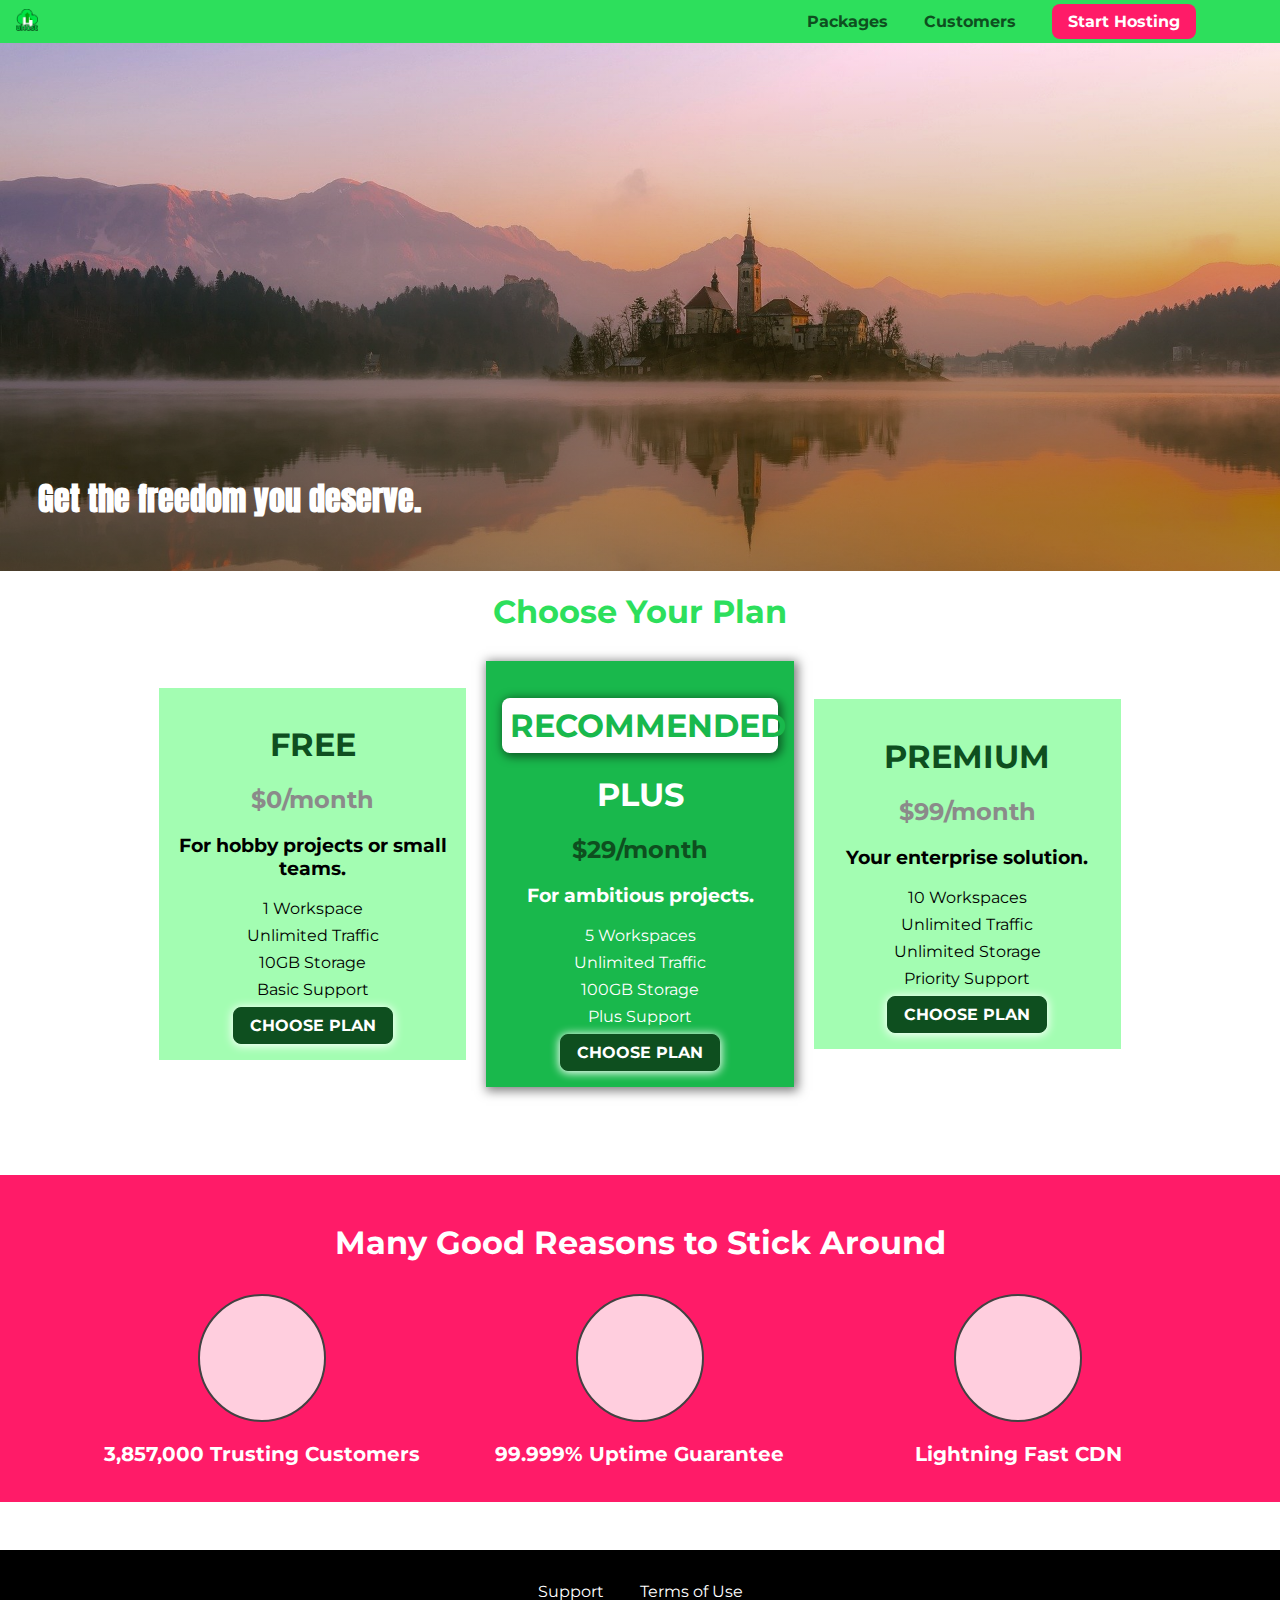
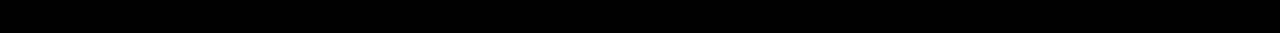
==== index.html @ 55f20044 "customer page added, linear gradient in homepage image" ====
<!DOCTYPE html>
<html lang="en">
  <head>
    <meta charset="UTF-8" />
    <meta http-equiv="X-UA-Compatible" content="ie=edge" />
    <title>uHost</title>
    <link rel="shortcut icon" href="./images/favicon.png" />
    <link href="https://fonts.googleapis.com/css2?family=Anton&display=swap" rel="stylesheet" />
    <link href="https://fonts.googleapis.com/css2?family=Montserrat:wght@500&display=swap" rel="stylesheet" />
    <link rel="stylesheet" href="shared.css" />
    <link rel="stylesheet" href="main.css" />
  </head>

  <body>
    <header class="main-header">
      <div>
        <a href="index.html" class="main-header__brand">
          <img src="./images/uhost-icon.png" alt="uHost - Your favorite hosting compnay" />
        </a>
      </div>
      <nav class="main-nav">
        <ul class="main-nav__items">
          <li class="main-nav__item">
            <a href="packages/index.html">Packages</a>
          </li>
          <li class="main-nav__item">
            <a href="customers/index.html">Customers</a>
          </li>
          <li class="main-nav__item main-nav__item--cta">
            <a href="start-hosting/index.html">Start Hosting</a>
          </li>
        </ul>
      </nav>
    </header>
    <main>
      <section id="product-overview">
        <h1>Get the freedom you deserve.</h1>
      </section>
      <section id="plans">
        <h1 class="section-title">Choose Your Plan</h1>
        <div class="div__plan-list">
          <article class="plan">
            <h1 class="plan__title">FREE</h1>
            <h2 class="plan__price">$0/month</h2>
            <h3>For hobby projects or small teams.</h3>
            <ul>
              <li>1 Workspace</li>
              <li>Unlimited Traffic</li>
              <li>10GB Storage</li>
              <li>Basic Support</li>
            </ul>
            <div>
              <button class="button">CHOOSE PLAN</button>
            </div>
          </article>
          <article class="plan plan--highlighted">
            <h1 class="plan__annotation">RECOMMENDED</h1>
            <h1 class="plan__title">PLUS</h1>
            <h2 class="plan__price">$29/month</h2>
            <h3>For ambitious projects.</h3>
            <ul>
              <li>5 Workspaces</li>
              <li>Unlimited Traffic</li>
              <li>100GB Storage</li>
              <li>Plus Support</li>
            </ul>
            <div>
              <button class="button">CHOOSE PLAN</button>
            </div>
          </article>
          <article class="plan">
            <h1 class="plan__title">PREMIUM</h1>
            <h2 class="plan__price">$99/month</h2>
            <h3>Your enterprise solution.</h3>
            <ul>
              <li>10 Workspaces</li>
              <li>Unlimited Traffic</li>
              <li>Unlimited Storage</li>
              <li>Priority Support</li>
            </ul>
            <div>
              <button class="button">CHOOSE PLAN</button>
            </div>
          </article>
        </div>
      </section>
      <section id="section__key-features">
        <h1 class="section-title">Many Good Reasons to Stick Around</h1>
        <ul class="key-features">
          <li class="key-feature">
            <div class="key-feature__image"></div>
            <p class="key-feature__description">3,857,000 Trusting Customers</p>
          </li>
          <li class="key-feature">
            <div class="key-feature__image"></div>
            <p class="key-feature__description">99.999% Uptime Guarantee</p>
          </li>
          <li class="key-feature">
            <div class="key-feature__image"></div>
            <p class="key-feature__description">Lightning Fast CDN</p>
          </li>
        </ul>
      </section>
    </main>
    <footer class="main-footer">
      <nav>
        <ul class="main-footer__links">
          <li class="main-footer__link">
            <a href="#">Support</a>
          </li>
          <li class="main-footer__link">
            <a href="#">Terms of Use</a>
          </li>
        </ul>
      </nav>
    </footer>
  </body>
</html>
---- shared.css ----
* {
  box-sizing: border-box;
}
body {
  font-family: 'Montserrat', sans-serif;
  margin: 0;
}
.main-header {
  width: 100%;
  background: #2ddf5c;
  padding: 8px 16px;
  position: fixed;
  top: 0;
  left: 0;
  z-index: 1;
}
.main-header > div {
  display: inline-block;
  vertical-align: middle;
}
.main-header__brand {
  color: #0e4f1f;
  text-decoration: none;
  font-weight: bold;
  font-size: 24px;
  height: 22px;
  display: inline-block;
}
.main-header__brand img {
  height: 100%;
}
.main-nav {
  display: inline-block;
  text-align: right;
  width: calc(100% - 78px);
  vertical-align: middle;
}
.main-nav__items {
  margin: 0;
  padding: 0;
  list-style: none;
}
.main-nav__item {
  display: inline-block;
  margin: 0 16px;
}
.main-nav__item a {
  color: #0e4f1f;
  text-decoration: none;
  font-weight: bold;
  padding: 3px 0;
}
.main-nav__item a:hover,
.main-nav__item a:active {
  color: white;
  border-bottom: white solid 3px;
}
.main-nav__item--cta a {
  color: white;
  background: #ff1b68;
  padding: 8px 16px;
  border-radius: 8px;
}
.main-nav__item--cta a:hover,
.main-nav__item--cta a:active {
  background: white;
  color: #ff1b68;
  border: none;
}
.main-footer {
  background: black;
  margin-top: 48px;
  padding: 32px;
}
.main-footer__links {
  list-style: none;
  text-align: center;
  padding: 0;
  margin: 0;
}
.main-footer__link {
  display: inline-block;
  margin: 0 16px;
}
.main-footer__link a {
  text-decoration: none;
  color: white;
}
.main-footer__link a:hover,
.main-footer__link a:active {
  color: #ccc;
}
.button {
  background: #0e4f1f;
  color: white;
  font: inherit;
  border: 1.5px solid #0e4f1f;
  padding: 8px 16px;
  border-radius: 8px;
  font-weight: bold;
  cursor: pointer;
  box-shadow: 0px 1px 10px 1px white;
}
.button:hover,
.button:active {
  background: white;
  color: #0e4f1f;
  border: 1.5px solid #0e4f1f;
}
.button:focus {
  outline: none;
}
---- main.css ----
#product-overview {
  background: linear-gradient(to top, rgba(80, 68, 18, 0.5) 10%, transparent),
    url('images/sunshine.jpg') left 0% bottom 60% / cover no-repeat border-box, #ff1b68;
  /* background-position: left 0% bottom 60%;
  background-size: cover; */
  /* background-repeat: no-repeat; */
  /* background-origin: border-box;
  background-clip: border-box; */
  /* background: linear-gradient(30deg, red 30%,blue, transparent); */
  /* background-image: radial-gradient(circle at top left, red,green, blue); */
  width: 100%;
  height: 528px;
  padding: 10px;
  margin-top: 43px;
  position: relative;
}
#product-overview h1 {
  color: white;
  font-family: 'Anton', sans-serif;
  position: absolute;
  bottom: 5%;
  left: 3%;
}
.div__plan-list {
  width: 80%;
  margin: auto;
  text-align: center;
}
.plan {
  background: #a3fdb2;
  text-align: center;
  padding: 16px;
  margin: 8px;
  display: inline-block;
  width: 30%;
  vertical-align: middle;
}
.plan--highlighted {
  background: #19b84c;
  color: white;
  box-shadow: 2px 2px 10px 2px rgba(0, 0, 0, 0.5);
}
.plan__annotation {
  background: white;
  color: #19b84c;
  padding: 8px;
  box-shadow: 2px 2px 10px 2px rgba(0, 0, 0, 0.5);
  border-radius: 8px;
}
.plan__title {
  color: #0e4f1f;
}
.plan__price {
  color: #8b8a8a;
}
.plan--highlighted .plan__title {
  color: white;
}
.plan--highlighted .plan__price {
  color: #0e4f1f;
}
.plan ul {
  list-style: none;
  margin: 0;
  padding: 0;
}
.plan ul li {
  margin: 8px 0;
}
.section-title {
  color: #2ddf5c;
  text-align: center;
}

/* h1 {
  font-family: sans-serif;
} */
#section__key-features {
  background: #ff1b68;
  margin-top: 80px;
  padding: 16px;
}
#section__key-features .section-title {
  color: white;
  margin: 32px;
}
.key-features {
  list-style: none;
  margin: 0;
  padding: 0;
  text-align: center;
}
.key-feature {
  display: inline-block;
  width: 30%;
  vertical-align: top;
}
.key-feature__image {
  background: #ffcede;
  width: 128px;
  height: 128px;
  border: 2px solid #424242;
  border-radius: 50%;
  margin: auto;
}
.key-feature__description {
  text-align: center;
  color: white;
  font-weight: bold;
  font-size: 20px;
}
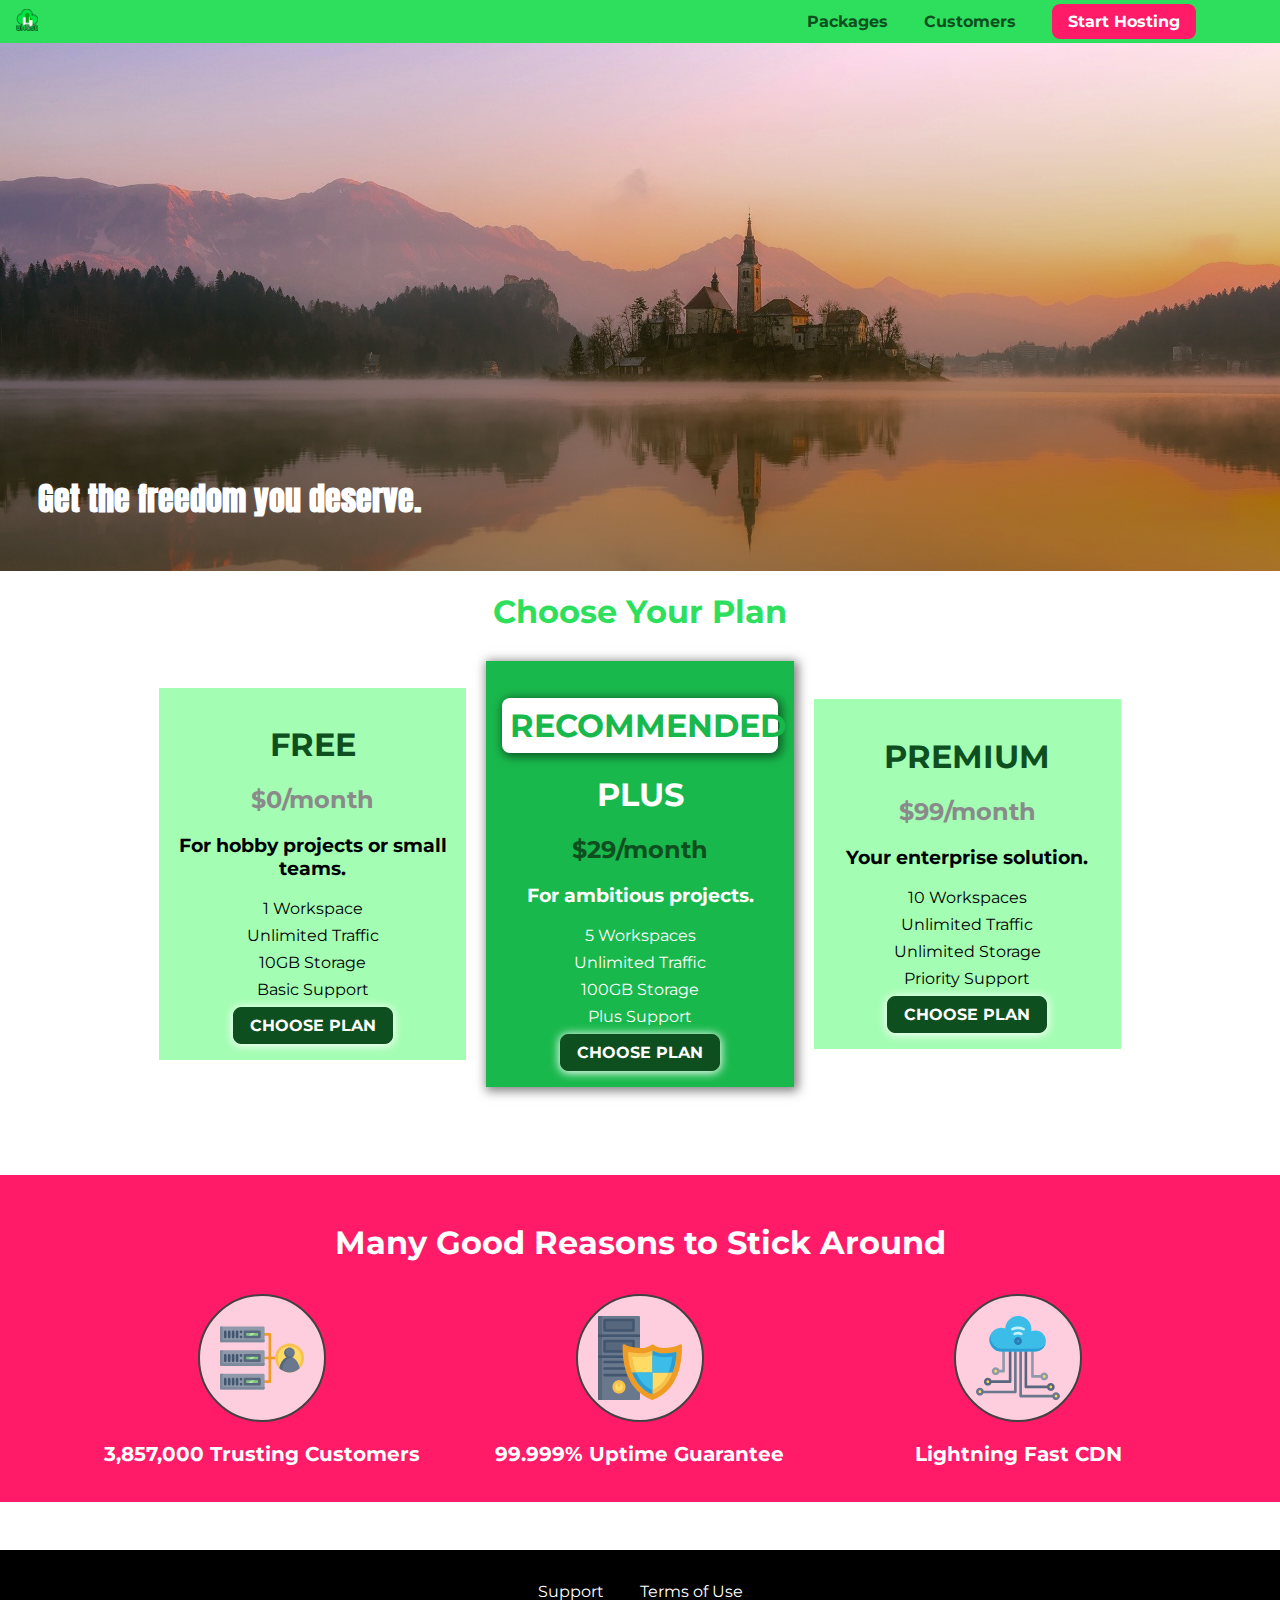
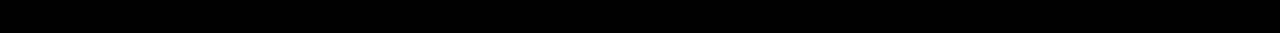
==== commit 78463e0b: "px changed to rem" ====
--- a/index.html
+++ b/index.html
@@ -88,15 +88,296 @@
         <h1 class="section-title">Many Good Reasons to Stick Around</h1>
         <ul class="key-features">
           <li class="key-feature">
-            <div class="key-feature__image"></div>
+            <div class="key-feature__image">
+              <svg viewBox="0 0 512 512">
+                <path
+                  style="fill: #f09b24"
+                  d="M344,248h-32V112c0-4.418-3.582-8-8-8h-40c-4.418,0-8,3.582-8,8s3.582,8,8,8h32v128h-32  c-4.418,0-8,3.582-8,8s3.582,8,8,8h32v128h-32c-4.418,0-8,3.582-8,8s3.582,8,8,8h40c4.418,0,8-3.582,8-8V264h32c4.418,0,8-3.582,8-8  S348.418,248,344,248z"
+                />
+                <path
+                  style="fill: #8e9aa9"
+                  d="M264,64H8c-4.418,0-8,3.582-8,8v80c0,4.418,3.582,8,8,8h256c4.418,0,8-3.582,8-8V72  C272,67.582,268.418,64,264,64z"
+                />
+                <path
+                  style="fill: #7c899b"
+                  d="M24,144c-4.418,0-8-3.582-8-8V64H8c-4.418,0-8,3.582-8,8v80c0,4.418,3.582,8,8,8h256  c4.418,0,8-3.582,8-8v-8H24z"
+                />
+                <rect x="152" y="96" style="fill: #b8e3a8" width="88" height="32" />
+                <g>
+                  <polygon style="fill: #7ec97d" points="152,96 152,128 166,128 198,96  " />
+                  <polygon style="fill: #7ec97d" points="220,96 188,128 240,128 240,96  " />
+                </g>
+                <path
+                  style="fill: #56677e"
+                  d="M240,136h-88c-4.418,0-8-3.582-8-8V96c0-4.418,3.582-8,8-8h88c4.418,0,8,3.582,8,8v32  C248,132.418,244.418,136,240,136z M160,120h72v-16h-72V120z"
+                />
+                <g>
+                  <path
+                    style="fill: #435670"
+                    d="M32,136c-4.418,0-8-3.582-8-8V96c0-4.418,3.582-8,8-8s8,3.582,8,8v32C40,132.418,36.418,136,32,136z   "
+                  />
+                  <path
+                    style="fill: #435670"
+                    d="M56,136c-4.418,0-8-3.582-8-8V96c0-4.418,3.582-8,8-8s8,3.582,8,8v32C64,132.418,60.418,136,56,136z   "
+                  />
+                  <path
+                    style="fill: #435670"
+                    d="M80,136c-4.418,0-8-3.582-8-8V96c0-4.418,3.582-8,8-8s8,3.582,8,8v32C88,132.418,84.418,136,80,136z   "
+                  />
+                  <path
+                    style="fill: #435670"
+                    d="M104,136c-4.418,0-8-3.582-8-8V96c0-4.418,3.582-8,8-8s8,3.582,8,8v32   C112,132.418,108.418,136,104,136z"
+                  />
+                  <path
+                    style="fill: #435670"
+                    d="M128,105c-4.418,0-8-3.582-8-8v-1c0-4.418,3.582-8,8-8s8,3.582,8,8v1   C136,101.418,132.418,105,128,105z"
+                  />
+                  <path
+                    style="fill: #435670"
+                    d="M128,136c-4.418,0-8-3.582-8-8v-1c0-4.418,3.582-8,8-8s8,3.582,8,8v1   C136,132.418,132.418,136,128,136z"
+                  />
+                </g>
+                <path
+                  style="fill: #8e9aa9"
+                  d="M264,208H8c-4.418,0-8,3.582-8,8v80c0,4.418,3.582,8,8,8h256c4.418,0,8-3.582,8-8v-80  C272,211.582,268.418,208,264,208z"
+                />
+                <path
+                  style="fill: #7c899b"
+                  d="M24,288c-4.418,0-8-3.582-8-8v-72H8c-4.418,0-8,3.582-8,8v80c0,4.418,3.582,8,8,8h256  c4.418,0,8-3.582,8-8v-8H24z"
+                />
+                <rect x="152" y="240" style="fill: #b8e3a8" width="88" height="32" />
+                <g>
+                  <polygon style="fill: #7ec97d" points="152,240 152,272 166,272 198,240  " />
+                  <polygon style="fill: #7ec97d" points="220,240 188,272 240,272 240,240  " />
+                </g>
+                <path
+                  style="fill: #56677e"
+                  d="M240,280h-88c-4.418,0-8-3.582-8-8v-32c0-4.418,3.582-8,8-8h88c4.418,0,8,3.582,8,8v32  C248,276.418,244.418,280,240,280z M160,264h72v-16h-72V264z"
+                />
+                <g>
+                  <path
+                    style="fill: #435670"
+                    d="M32,280c-4.418,0-8-3.582-8-8v-32c0-4.418,3.582-8,8-8s8,3.582,8,8v32C40,276.418,36.418,280,32,280   z"
+                  />
+                  <path
+                    style="fill: #435670"
+                    d="M56,280c-4.418,0-8-3.582-8-8v-32c0-4.418,3.582-8,8-8s8,3.582,8,8v32C64,276.418,60.418,280,56,280   z"
+                  />
+                  <path
+                    style="fill: #435670"
+                    d="M80,280c-4.418,0-8-3.582-8-8v-32c0-4.418,3.582-8,8-8s8,3.582,8,8v32C88,276.418,84.418,280,80,280   z"
+                  />
+                  <path
+                    style="fill: #435670"
+                    d="M104,280c-4.418,0-8-3.582-8-8v-32c0-4.418,3.582-8,8-8s8,3.582,8,8v32   C112,276.418,108.418,280,104,280z"
+                  />
+                  <path
+                    style="fill: #435670"
+                    d="M128,249c-4.418,0-8-3.582-8-8v-1c0-4.418,3.582-8,8-8s8,3.582,8,8v1   C136,245.418,132.418,249,128,249z"
+                  />
+                  <path
+                    style="fill: #435670"
+                    d="M128,280c-4.418,0-8-3.582-8-8v-1c0-4.418,3.582-8,8-8s8,3.582,8,8v1   C136,276.418,132.418,280,128,280z"
+                  />
+                </g>
+                <path
+                  style="fill: #8e9aa9"
+                  d="M264,352H8c-4.418,0-8,3.582-8,8v80c0,4.418,3.582,8,8,8h256c4.418,0,8-3.582,8-8v-80  C272,355.582,268.418,352,264,352z"
+                />
+                <path
+                  style="fill: #7c899b"
+                  d="M24,432c-4.418,0-8-3.582-8-8v-72H8c-4.418,0-8,3.582-8,8v80c0,4.418,3.582,8,8,8h256  c4.418,0,8-3.582,8-8v-8H24z"
+                />
+                <rect x="152" y="384" style="fill: #b8e3a8" width="88" height="32" />
+                <g>
+                  <polygon style="fill: #7ec97d" points="152,384 152,416 166,416 198,384  " />
+                  <polygon style="fill: #7ec97d" points="220,384 188,416 240,416 240,384  " />
+                </g>
+                <path
+                  style="fill: #56677e"
+                  d="M240,424h-88c-4.418,0-8-3.582-8-8v-32c0-4.418,3.582-8,8-8h88c4.418,0,8,3.582,8,8v32  C248,420.418,244.418,424,240,424z M160,408h72v-16h-72V408z"
+                />
+                <g>
+                  <path
+                    style="fill: #435670"
+                    d="M32,424c-4.418,0-8-3.582-8-8v-32c0-4.418,3.582-8,8-8s8,3.582,8,8v32C40,420.418,36.418,424,32,424   z"
+                  />
+                  <path
+                    style="fill: #435670"
+                    d="M56,424c-4.418,0-8-3.582-8-8v-32c0-4.418,3.582-8,8-8s8,3.582,8,8v32C64,420.418,60.418,424,56,424   z"
+                  />
+                  <path
+                    style="fill: #435670"
+                    d="M80,424c-4.418,0-8-3.582-8-8v-32c0-4.418,3.582-8,8-8s8,3.582,8,8v32C88,420.418,84.418,424,80,424   z"
+                  />
+                  <path
+                    style="fill: #435670"
+                    d="M104,424c-4.418,0-8-3.582-8-8v-32c0-4.418,3.582-8,8-8s8,3.582,8,8v32   C112,420.418,108.418,424,104,424z"
+                  />
+                  <path
+                    style="fill: #435670"
+                    d="M128,393c-4.418,0-8-3.582-8-8v-1c0-4.418,3.582-8,8-8s8,3.582,8,8v1   C136,389.418,132.418,393,128,393z"
+                  />
+                  <path
+                    style="fill: #435670"
+                    d="M128,424c-4.418,0-8-3.582-8-8v-1c0-4.418,3.582-8,8-8s8,3.582,8,8v1   C136,420.418,132.418,424,128,424z"
+                  />
+                </g>
+                <path style="fill: #f7c14d" d="M424,168c-48.523,0-88,39.477-88,88s39.477,88,88,88s88-39.477,88-88S472.523,168,424,168z" />
+                <path style="fill: #ffdb66" d="M424,184c-39.701,0-72,32.299-72,72s32.299,72,72,72s72-32.299,72-72S463.701,184,424,184z" />
+                <path
+                  style="fill: #69788d"
+                  d="M484.893,314.16C476.393,274.588,451.922,248,424,248s-52.393,26.588-60.893,66.16  c-0.605,2.82,0.354,5.749,2.511,7.664C381.731,336.124,402.465,344,424,344s42.269-7.876,58.381-22.176  C484.539,319.909,485.498,316.98,484.893,314.16z"
+                />
+                <path
+                  style="fill: #56677e"
+                  d="M434.053,249.171C430.768,248.403,427.411,248,424,248c-27.922,0-52.393,26.588-60.893,66.16  c-0.605,2.82,0.354,5.749,2.511,7.664c3.383,3.002,6.979,5.703,10.734,8.125C384.904,286.243,407.373,255.378,434.053,249.171z"
+                />
+                <path style="fill: #69788d" d="M424,192c-17.645,0-32,14.355-32,32s14.355,32,32,32s32-14.355,32-32S441.645,192,424,192z" />
+                <path
+                  style="fill: #56677e"
+                  d="M432,248c-17.645,0-32-14.355-32-32c0-6.783,2.128-13.076,5.742-18.258  C397.444,203.53,392,213.138,392,224c0,17.645,14.355,32,32,32c10.862,0,20.471-5.444,26.258-13.742  C445.076,245.872,438.783,248,432,248z"
+                />
+              </svg>
+            </div>
             <p class="key-feature__description">3,857,000 Trusting Customers</p>
           </li>
           <li class="key-feature">
-            <div class="key-feature__image"></div>
+            <div class="key-feature__image">
+              <svg viewBox="0 0 512 512">
+                <path
+                  style="fill: #69788d"
+                  d="M248,0H8C3.582,0,0,3.582,0,8v496c0,4.418,3.582,8,8,8h240c4.418,0,8-3.582,8-8V8  C256,3.582,252.418,0,248,0z"
+                />
+                <path
+                  style="fill: #56677e"
+                  d="M24,504V8c0-4.418,3.582-8,8-8H8C3.582,0,0,3.582,0,8v496c0,4.418,3.582,8,8,8h24  C27.582,512,24,508.418,24,504z"
+                />
+                <g>
+                  <rect x="0" y="112" style="fill: #435670" width="256" height="16" />
+                  <rect x="0" y="240" style="fill: #435670" width="256" height="16" />
+                </g>
+                <path style="fill: #f7c14d" d="M128,392c-22.056,0-40,17.944-40,40s17.944,40,40,40s40-17.944,40-40S150.056,392,128,392z" />
+                <path style="fill: #ffdb66" d="M128,408c-13.233,0-24,10.767-24,24s10.767,24,24,24s24-10.767,24-24S141.233,408,128,408z" />
+                <path
+                  style="fill: #f7c14d"
+                  d="M128,392c-2.739,0-5.414,0.278-8,0.805V424c0,4.418,3.582,8,8,8c4.418,0,8-3.582,8-8v-31.195  C133.414,392.278,130.739,392,128,392z"
+                />
+                <g>
+                  <path
+                    style="fill: #435670"
+                    d="M216,288H40c-4.418,0-8-3.582-8-8s3.582-8,8-8h176c4.418,0,8,3.582,8,8S220.418,288,216,288z"
+                  />
+                  <path
+                    style="fill: #435670"
+                    d="M216,328H40c-4.418,0-8-3.582-8-8s3.582-8,8-8h176c4.418,0,8,3.582,8,8S220.418,328,216,328z"
+                  />
+                  <path
+                    style="fill: #435670"
+                    d="M216,368H40c-4.418,0-8-3.582-8-8s3.582-8,8-8h176c4.418,0,8,3.582,8,8S220.418,368,216,368z"
+                  />
+                  <path
+                    style="fill: #435670"
+                    d="M216,16H40c-4.418,0-8,3.582-8,8v64c0,4.418,3.582,8,8,8h176c4.418,0,8-3.582,8-8V24   C224,19.582,220.418,16,216,16z"
+                  />
+                </g>
+                <rect x="48" y="32" style="fill: #56677e" width="160" height="48" />
+                <path
+                  style="fill: #435670"
+                  d="M216,144H40c-4.418,0-8,3.582-8,8v64c0,4.418,3.582,8,8,8h176c4.418,0,8-3.582,8-8v-64  C224,147.582,220.418,144,216,144z"
+                />
+                <rect x="48" y="160" style="fill: #56677e" width="160" height="48" />
+                <path
+                  style="fill: #f09b24"
+                  d="M511.747,180.237c-0.194-6.537-8.107-10.107-13.135-5.894c-5.6,4.693-42.904,21.282-98.514,21.282  c-33.45,0-64.625-20.999-64.929-21.206c-2.9-1.991-6.764-1.85-9.512,0.346c-2.677,2.135-27.201,20.86-63.793,20.86  c-55.607,0-92.914-16.589-98.515-21.282c-5.028-4.211-12.941-0.645-13.135,5.894c-1.634,54.834,4.655,105.941,18.693,151.903  c12.096,39.604,29.759,74.047,52.497,102.373c27.538,34.304,62.743,59.882,104.66,76.045c3.069,1.918,6.757,1.921,9.83,0  c41.917-16.163,77.122-41.741,104.66-76.045c22.738-28.326,40.401-62.77,52.497-102.373  C507.092,286.179,513.381,235.071,511.747,180.237z"
+                />
+                <path
+                  style="fill: #f7c14d"
+                  d="M476.21,221.226c-1.953-1.631-4.568-2.235-7.036-1.628c-21.686,5.327-44.926,8.028-69.075,8.028  c-25.926,0-49.633-8.975-64.955-16.504c-2.307-1.134-5.016-1.091-7.284,0.116c-14.059,7.477-36.919,16.388-65.994,16.388  c-24.153,0-47.394-2.701-69.075-8.028c-5.155-1.268-10.221,2.966-9.894,8.261c2.077,33.693,7.668,65.635,16.616,94.935  c22.774,74.565,66.139,126.334,128.888,153.868c2.032,0.891,4.397,0.891,6.43,0c61.777-27.107,104.716-78.876,127.62-153.868  c8.948-29.3,14.539-61.241,16.616-94.935C479.224,225.319,478.163,222.856,476.21,221.226z"
+                />
+                <path
+                  style="fill: #ffdb66"
+                  d="M331.609,451.727c-52.604-25.289-89.304-70.987-109.144-135.944  c-6.532-21.39-11.162-44.336-13.82-68.447c17.133,2.852,34.952,4.291,53.22,4.291c29.394,0,53.376-7.793,69.978-15.561  c17.44,7.736,41.656,15.561,68.256,15.561c18.267,0,36.085-1.439,53.219-4.291c-2.659,24.112-7.288,47.06-13.82,68.448  C419.545,381.108,383.27,426.805,331.609,451.727z"
+                />
+                <g>
+                  <path
+                    style="fill: #2c9dd4"
+                    d="M479.066,227.858c0.157-2.539-0.903-5.002-2.856-6.633s-4.568-2.235-7.036-1.628   c-21.686,5.327-44.926,8.028-69.075,8.028c-25.926,0-49.633-8.975-64.955-16.504c-1.057-0.52-2.2-0.78-3.345-0.806l-0.072,133.351   h123.601c2.556-6.746,4.933-13.702,7.123-20.874C471.398,293.493,476.989,261.552,479.066,227.858z"
+                  />
+                  <path
+                    style="fill: #2c9dd4"
+                    d="M206.658,343.667c24.153,63.42,65.028,108.108,121.743,132.995c1.031,0.452,2.147,0.673,3.263,0.666   l0.063-133.661H206.658z"
+                  />
+                </g>
+                <g>
+                  <path
+                    style="fill: #3cbde8"
+                    d="M439.497,315.783c6.532-21.389,11.161-44.336,13.82-68.448c-17.134,2.852-34.952,4.291-53.219,4.291   c-26.6,0-50.815-7.824-68.256-15.561l-0.116,107.601h97.758C433.179,334.807,436.524,325.518,439.497,315.783z"
+                  />
+                  <path style="fill: #3cbde8" d="M232.523,343.667c21.144,50.298,54.363,86.56,99.087,108.06l0.117-108.06H232.523z" />
+                </g>
+              </svg>
+            </div>
             <p class="key-feature__description">99.999% Uptime Guarantee</p>
           </li>
           <li class="key-feature">
-            <div class="key-feature__image"></div>
+            <div class="key-feature__image">
+              <svg viewBox="0 0 512 512">
+                <path
+                  style="fill: #8e9aa9"
+                  d="M168,200c-4.418,0-8,3.582-8,8v120h-17.376c-3.302-9.311-12.194-16-22.624-16  c-13.234,0-24,10.767-24,24s10.766,24,24,24c10.429,0,19.321-6.689,22.624-16H168c4.418,0,8-3.582,8-8V208  C176,203.582,172.418,200,168,200z"
+                />
+                <path style="fill: #ffdb66" d="M120,328c-4.411,0-8,3.589-8,8s3.589,8,8,8s8-3.589,8-8S124.411,328,120,328z" />
+                <path
+                  style="fill: #56677e"
+                  d="M208,200c-4.418,0-8,3.582-8,8v184H94.624C91.322,382.689,82.43,376,72,376  c-13.234,0-24,10.767-24,24s10.766,24,24,24c10.429,0,19.321-6.689,22.624-16H208c4.418,0,8-3.582,8-8V208  C216,203.582,212.418,200,208,200z"
+                />
+                <path style="fill: #ffdb66" d="M72,392c-4.411,0-8,3.589-8,8s3.589,8,8,8s8-3.589,8-8S76.411,392,72,392z" />
+                <path
+                  style="fill: #69788d"
+                  d="M240,208c-4.418,0-8,3.582-8,8v239H47.24c-2.671-10.34-12.078-18-23.24-18c-13.234,0-24,10.767-24,24  s10.766,24,24,24c9.666,0,18.009-5.747,21.809-14H240c4.418,0,8-3.582,8-8V216C248,211.582,244.418,208,240,208z"
+                />
+                <path style="fill: #ffdb66" d="M24,453c-4.411,0-8,3.589-8,8s3.589,8,8,8s8-3.589,8-8S28.411,453,24,453z" />
+                <path
+                  style="fill: #69788d"
+                  d="M488,464c-10.429,0-19.321,6.689-22.624,16H280V208c0-4.418-3.582-8-8-8s-8,3.582-8,8v280  c0,4.418,3.582,8,8,8h193.376c3.302,9.311,12.194,16,22.624,16c13.234,0,24-10.767,24-24S501.234,464,488,464z"
+                />
+                <path style="fill: #ffdb66" d="M488,480c-4.411,0-8,3.589-8,8s3.589,8,8,8s8-3.589,8-8S492.411,480,488,480z" />
+                <path
+                  style="fill: #56677e"
+                  d="M456,408c-10.429,0-19.321,6.689-22.624,16H312V208c0-4.418-3.582-8-8-8s-8,3.582-8,8v224  c0,4.418,3.582,8,8,8h129.376c3.302,9.311,12.194,16,22.624,16c13.234,0,24-10.767,24-24S469.234,408,456,408z"
+                />
+                <path style="fill: #ffdb66" d="M456,424c-4.411,0-8,3.589-8,8s3.589,8,8,8s8-3.589,8-8S460.411,424,456,424z" />
+                <path
+                  style="fill: #8e9aa9"
+                  d="M416,344c-10.429,0-19.321,6.689-22.624,16H352V208c0-4.418-3.582-8-8-8s-8,3.582-8,8v160  c0,4.418,3.582,8,8,8h49.376c3.302,9.311,12.194,16,22.624,16c13.234,0,24-10.767,24-24S429.234,344,416,344z"
+                />
+                <path style="fill: #ffdb66" d="M416,360c-4.411,0-8,3.589-8,8s3.589,8,8,8s8-3.589,8-8S420.411,360,416,360z" />
+                <path
+                  style="fill: #3cbde8"
+                  d="M362,88c-8.741,0-17.231,1.751-25.06,5.085C337.646,88.797,338,84.43,338,80  c0-44.112-35.888-80-80-80c-42.823,0-77.895,33.816-79.909,76.149C170.393,73.415,162.244,72,154,72c-39.701,0-72,32.299-72,72  s32.299,72,72,72h208c35.29,0,64-28.71,64-64S397.29,88,362,88z"
+                />
+                <path
+                  style="fill: #2c9dd4"
+                  d="M368,200H160c-39.701,0-72-32.299-72-72c0-5.863,0.721-11.559,2.05-17.019  C84.918,120.88,82,132.102,82,144c0,39.701,32.299,72,72,72h208c30.389,0,55.88-21.296,62.379-49.743  C413.565,186.327,392.352,200,368,200z"
+                />
+                <path
+                  style="fill: #2a7db5"
+                  d="M256,128c-13.234,0-24,10.767-24,24s10.766,24,24,24c13.233,0,24-10.767,24-24S269.233,128,256,128z"
+                />
+                <path style="fill: #2c9dd4" d="M256,144c-4.411,0-8,3.589-8,8s3.589,8,8,8c4.411,0,8-3.589,8-8S260.411,144,256,144z" />
+                <g>
+                  <path
+                    style="fill: #c5f1fa"
+                    d="M221.755,87.695c-2.994,0-5.864-1.688-7.233-4.572c-1.894-3.991-0.194-8.763,3.798-10.657   C230.157,66.849,242.834,64,256,64c13.166,0,25.844,2.849,37.68,8.466c3.992,1.895,5.692,6.666,3.798,10.657   s-6.666,5.692-10.657,3.798C277.144,82.328,266.774,80,256,80c-10.774,0-21.144,2.328-30.821,6.921   C224.072,87.446,222.904,87.695,221.755,87.695z"
+                  />
+                  <path
+                    style="fill: #c5f1fa"
+                    d="M276.545,116.618c-1.148,0-2.316-0.249-3.424-0.774C267.745,113.293,261.985,112,256,112   c-5.985,0-11.745,1.293-17.121,3.844c-3.991,1.895-8.763,0.192-10.657-3.798c-1.894-3.992-0.193-8.764,3.798-10.657   C239.557,97.813,247.625,96,256,96c8.376,0,16.444,1.813,23.98,5.389c3.991,1.894,5.692,6.665,3.798,10.657   C282.41,114.93,279.539,116.618,276.545,116.618z"
+                  />
+                </g>
+              </svg>
+            </div>
             <p class="key-feature__description">Lightning Fast CDN</p>
           </li>
         </ul>
--- a/main.css
+++ b/main.css
@@ -102,6 +102,7 @@
   border: 2px solid #424242;
   border-radius: 50%;
   margin: auto;
+  padding: 20px;
 }
 .key-feature__description {
   text-align: center;
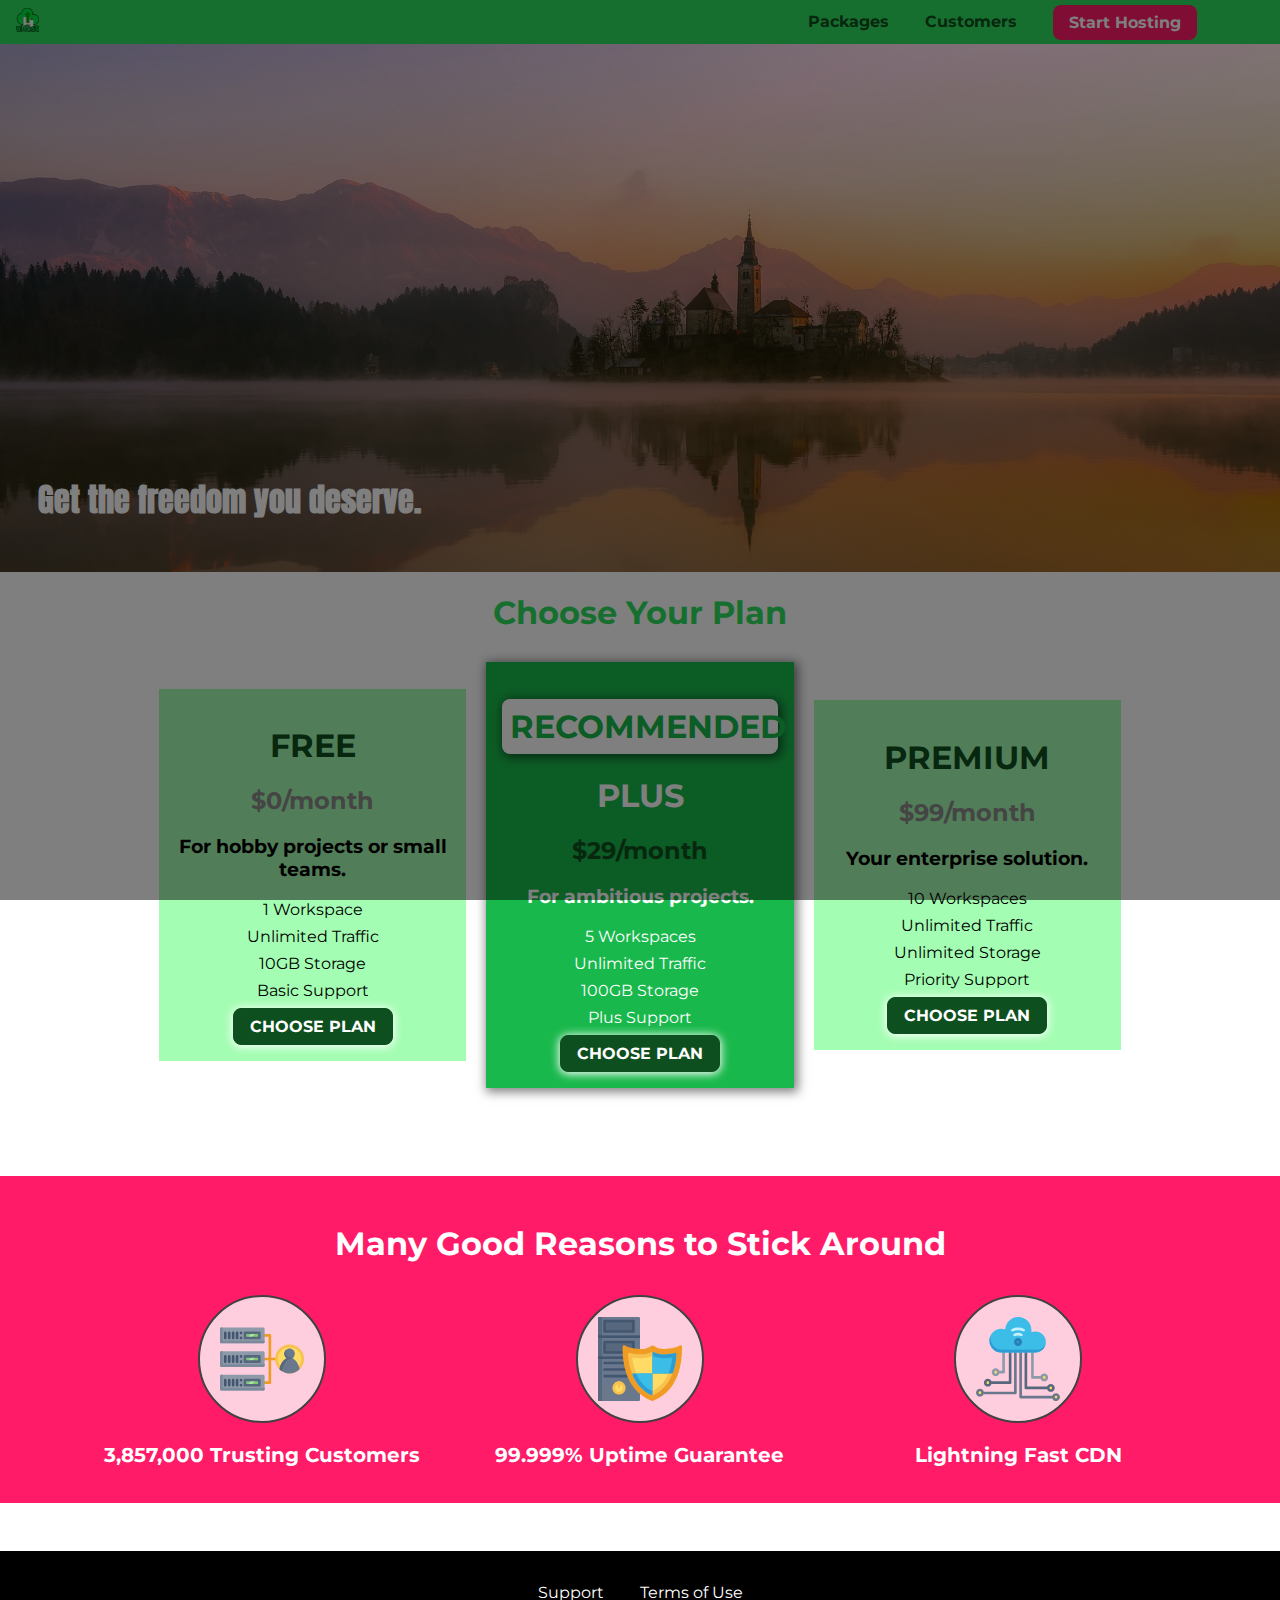
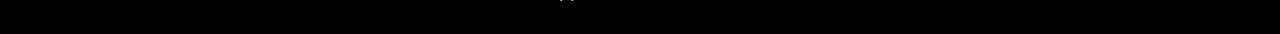
==== commit 3126f775: "backdrop added" ====
--- a/index.html
+++ b/index.html
@@ -12,6 +12,7 @@
   </head>
 
   <body>
+    <div class="backdrop"></div>
     <header class="main-header">
       <div>
         <a href="index.html" class="main-header__brand">
--- a/shared.css
+++ b/shared.css
@@ -5,10 +5,20 @@
   font-family: 'Montserrat', sans-serif;
   margin: 0;
 }
+.backdrop {
+  position: fixed;
+  /* display: none; */
+  top: 0;
+  left: 0;
+  z-index: 100;
+  width: 100%;
+  height: 100%;
+  background: rgba(0, 0, 0, 0.5);
+}
 .main-header {
   width: 100%;
   background: #2ddf5c;
-  padding: 8px 16px;
+  padding: 0.5rem 1rem;
   position: fixed;
   top: 0;
   left: 0;
@@ -22,8 +32,8 @@
   color: #0e4f1f;
   text-decoration: none;
   font-weight: bold;
-  font-size: 24px;
-  height: 22px;
+  font-size: 1.5rem;
+  height: 1.5rem;
   display: inline-block;
 }
 .main-header__brand img {
@@ -42,13 +52,13 @@
 }
 .main-nav__item {
   display: inline-block;
-  margin: 0 16px;
+  margin: 0 1rem;
 }
 .main-nav__item a {
   color: #0e4f1f;
   text-decoration: none;
   font-weight: bold;
-  padding: 3px 0;
+  padding: 0.19rem 0;
 }
 .main-nav__item a:hover,
 .main-nav__item a:active {
@@ -58,7 +68,7 @@
 .main-nav__item--cta a {
   color: white;
   background: #ff1b68;
-  padding: 8px 16px;
+  padding: 0.5rem 1rem;
   border-radius: 8px;
 }
 .main-nav__item--cta a:hover,
@@ -69,8 +79,8 @@
 }
 .main-footer {
   background: black;
-  margin-top: 48px;
-  padding: 32px;
+  margin-top: 3rem;
+  padding: 2rem;
 }
 .main-footer__links {
   list-style: none;
@@ -80,7 +90,7 @@
 }
 .main-footer__link {
   display: inline-block;
-  margin: 0 16px;
+  margin: 0 1rem;
 }
 .main-footer__link a {
   text-decoration: none;
@@ -95,7 +105,7 @@
   color: white;
   font: inherit;
   border: 1.5px solid #0e4f1f;
-  padding: 8px 16px;
+  padding: 0.5rem 1rem;
   border-radius: 8px;
   font-weight: bold;
   cursor: pointer;
@@ -109,4 +119,4 @@
 }
 .button:focus {
   outline: none;
-}+}
--- a/main.css
+++ b/main.css
@@ -10,8 +10,7 @@
   /* background-image: radial-gradient(circle at top left, red,green, blue); */
   width: 100%;
   height: 528px;
-  padding: 10px;
-  margin-top: 43px;
+  margin-top: 2.75rem;
   position: relative;
 }
 #product-overview h1 {
@@ -29,8 +28,8 @@
 .plan {
   background: #a3fdb2;
   text-align: center;
-  padding: 16px;
-  margin: 8px;
+  padding: 1rem;
+  margin: 0.5rem;
   display: inline-block;
   width: 30%;
   vertical-align: middle;
@@ -43,7 +42,7 @@
 .plan__annotation {
   background: white;
   color: #19b84c;
-  padding: 8px;
+  padding: 0.5rem;
   box-shadow: 2px 2px 10px 2px rgba(0, 0, 0, 0.5);
   border-radius: 8px;
 }
@@ -65,7 +64,7 @@
   padding: 0;
 }
 .plan ul li {
-  margin: 8px 0;
+  margin: 0.5rem 0;
 }
 .section-title {
   color: #2ddf5c;
@@ -77,12 +76,12 @@
 } */
 #section__key-features {
   background: #ff1b68;
-  margin-top: 80px;
-  padding: 16px;
+  margin-top: 5rem;
+  padding: 1rem;
 }
 #section__key-features .section-title {
   color: white;
-  margin: 32px;
+  margin: 2rem;
 }
 .key-features {
   list-style: none;
@@ -97,16 +96,16 @@
 }
 .key-feature__image {
   background: #ffcede;
-  width: 128px;
-  height: 128px;
+  width: 8rem;
+  height: 8rem;
   border: 2px solid #424242;
   border-radius: 50%;
   margin: auto;
-  padding: 20px;
+  padding: 1.25rem;
 }
 .key-feature__description {
   text-align: center;
   color: white;
   font-weight: bold;
-  font-size: 20px;
+  font-size: 1.25rem;
 }
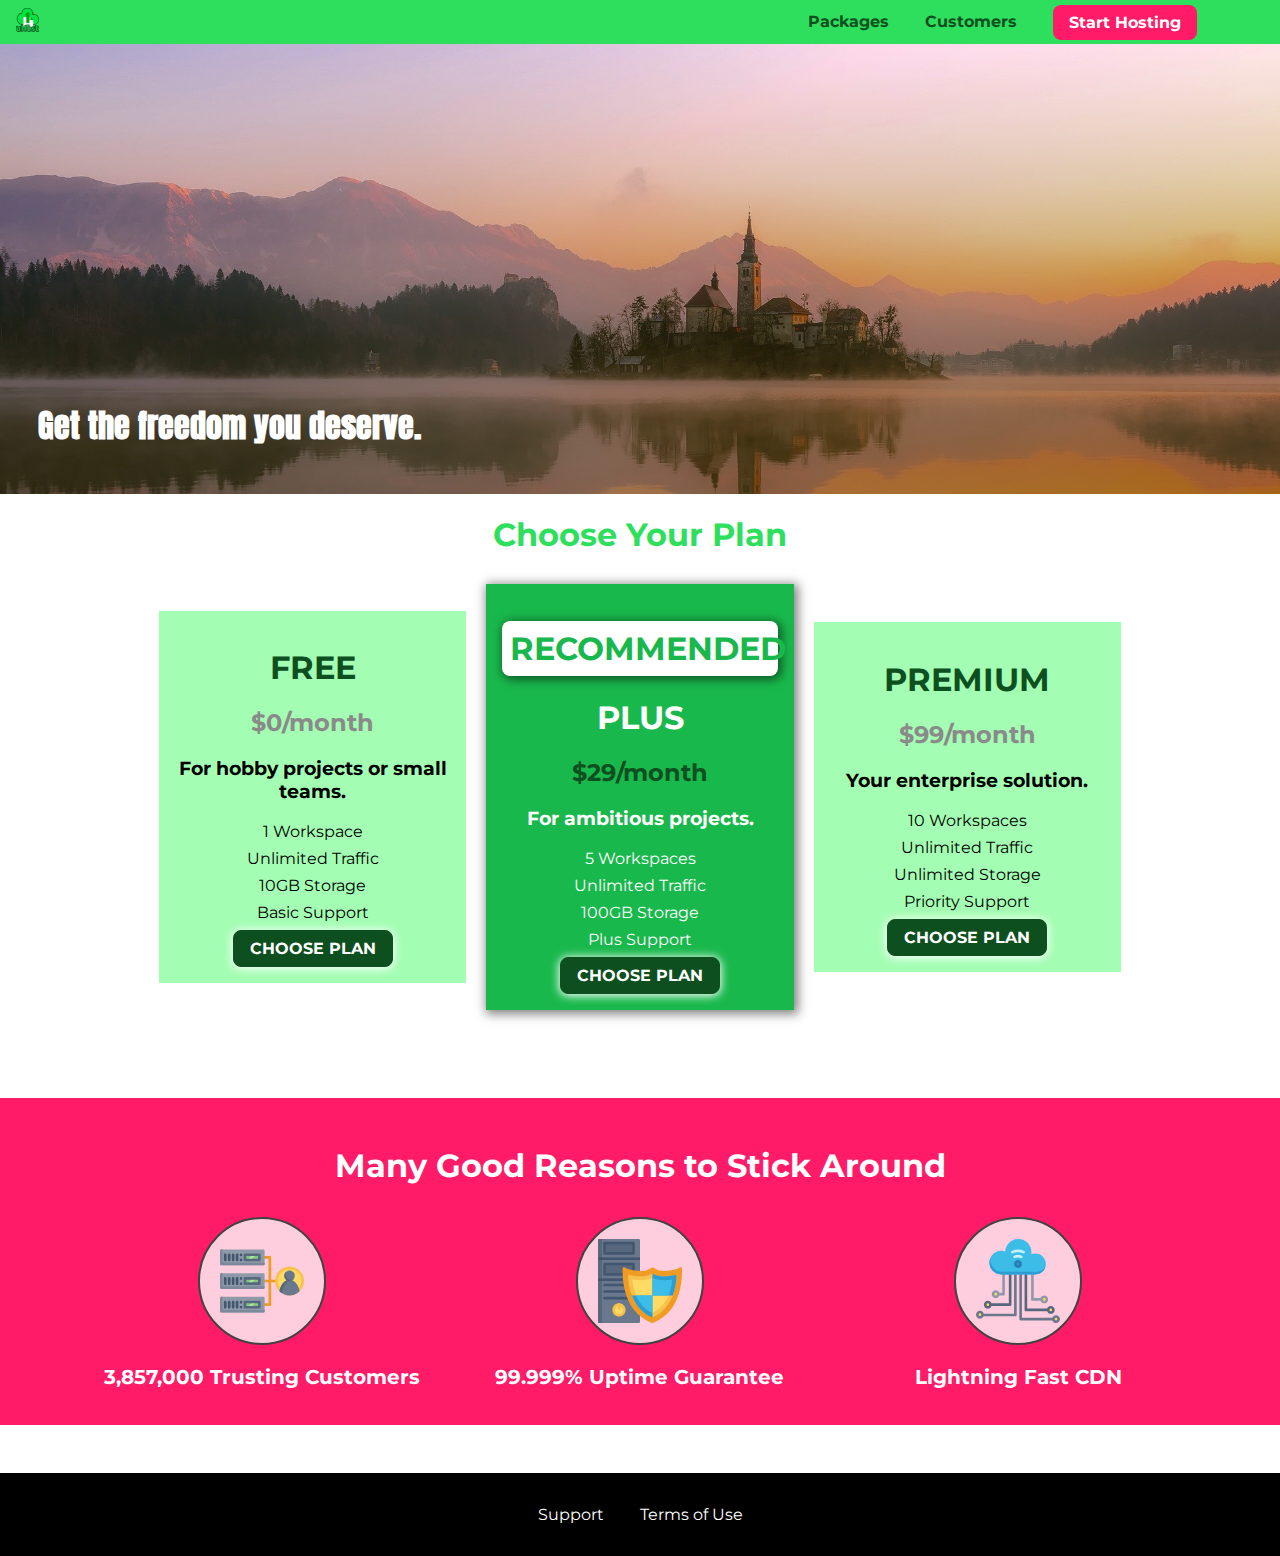
==== commit 135420d9: "modal added" ====
--- a/index.html
+++ b/index.html
@@ -13,6 +13,13 @@
 
   <body>
     <div class="backdrop"></div>
+    <div class="modal">
+      <h1 class="modal__title">Do you want to continue?</h1>
+      <div class="modal__actions">
+          <a href="start-hosting/index.html" class="modal__action">Yes!</a>
+          <button class="modal__action modal__action--negative" type="button">No!</button>
+      </div>
+  </div>
     <header class="main-header">
       <div>
         <a href="index.html" class="main-header__brand">
@@ -396,5 +403,6 @@
         </ul>
       </nav>
     </footer>
+    <script src="shared.js"></script>
   </body>
 </html>
--- a/shared.css
+++ b/shared.css
@@ -7,12 +7,12 @@
 }
 .backdrop {
   position: fixed;
-  /* display: none; */
+  display: none;
   top: 0;
   left: 0;
   z-index: 100;
-  width: 100%;
-  height: 100%;
+  width: 100vw;
+  height: 100vh;
   background: rgba(0, 0, 0, 0.5);
 }
 .main-header {
--- a/main.css
+++ b/main.css
@@ -1,6 +1,6 @@
 #product-overview {
   background: linear-gradient(to top, rgba(80, 68, 18, 0.5) 10%, transparent),
-    url('images/sunshine.jpg') left 0% bottom 60% / cover no-repeat border-box, #ff1b68;
+    url('images/sunshine.jpg') left 0% bottom 70% / cover no-repeat border-box, #ff1b68;
   /* background-position: left 0% bottom 60%;
   background-size: cover; */
   /* background-repeat: no-repeat; */
@@ -8,8 +8,8 @@
   background-clip: border-box; */
   /* background: linear-gradient(30deg, red 30%,blue, transparent); */
   /* background-image: radial-gradient(circle at top left, red,green, blue); */
-  width: 100%;
-  height: 528px;
+  width: 100vw;
+  height: 50vh;
   margin-top: 2.75rem;
   position: relative;
 }
@@ -70,10 +70,57 @@
   color: #2ddf5c;
   text-align: center;
 }
-
 /* h1 {
   font-family: sans-serif;
 } */
+.modal {
+  position: fixed;
+  display: none;
+  z-index: 200;
+  top: 20%;
+  left: 30%;
+  width: 40%;
+  background: white;
+  padding: 1rem;
+  border: 1px solid #ccc;
+  box-shadow: 1px 1px 1px rgba(0, 0, 0, 0.5);
+}
+
+.modal__title {
+  text-align: center;
+  margin: 0 0 1rem 0;
+}
+
+.modal__actions {
+  text-align: center;
+}
+
+.modal__action {
+  border: 1px solid #0e4f1f;
+  background: #0e4f1f;
+  text-decoration: none;
+  color: white;
+  font: inherit;
+  padding: 0.5rem 1rem;
+  cursor: pointer;
+}
+
+.modal__action:hover,
+.modal__action:active {
+  background: #2ddf5c;
+  border-color: #2ddf5c;
+}
+
+.modal__action--negative {
+  background: red;
+  border-color: red;
+}
+
+.modal__action--negative:hover,
+.modal__action--negative:active {
+  background: #ff5454;
+  border-color: #ff5454;
+}
 #section__key-features {
   background: #ff1b68;
   margin-top: 5rem;
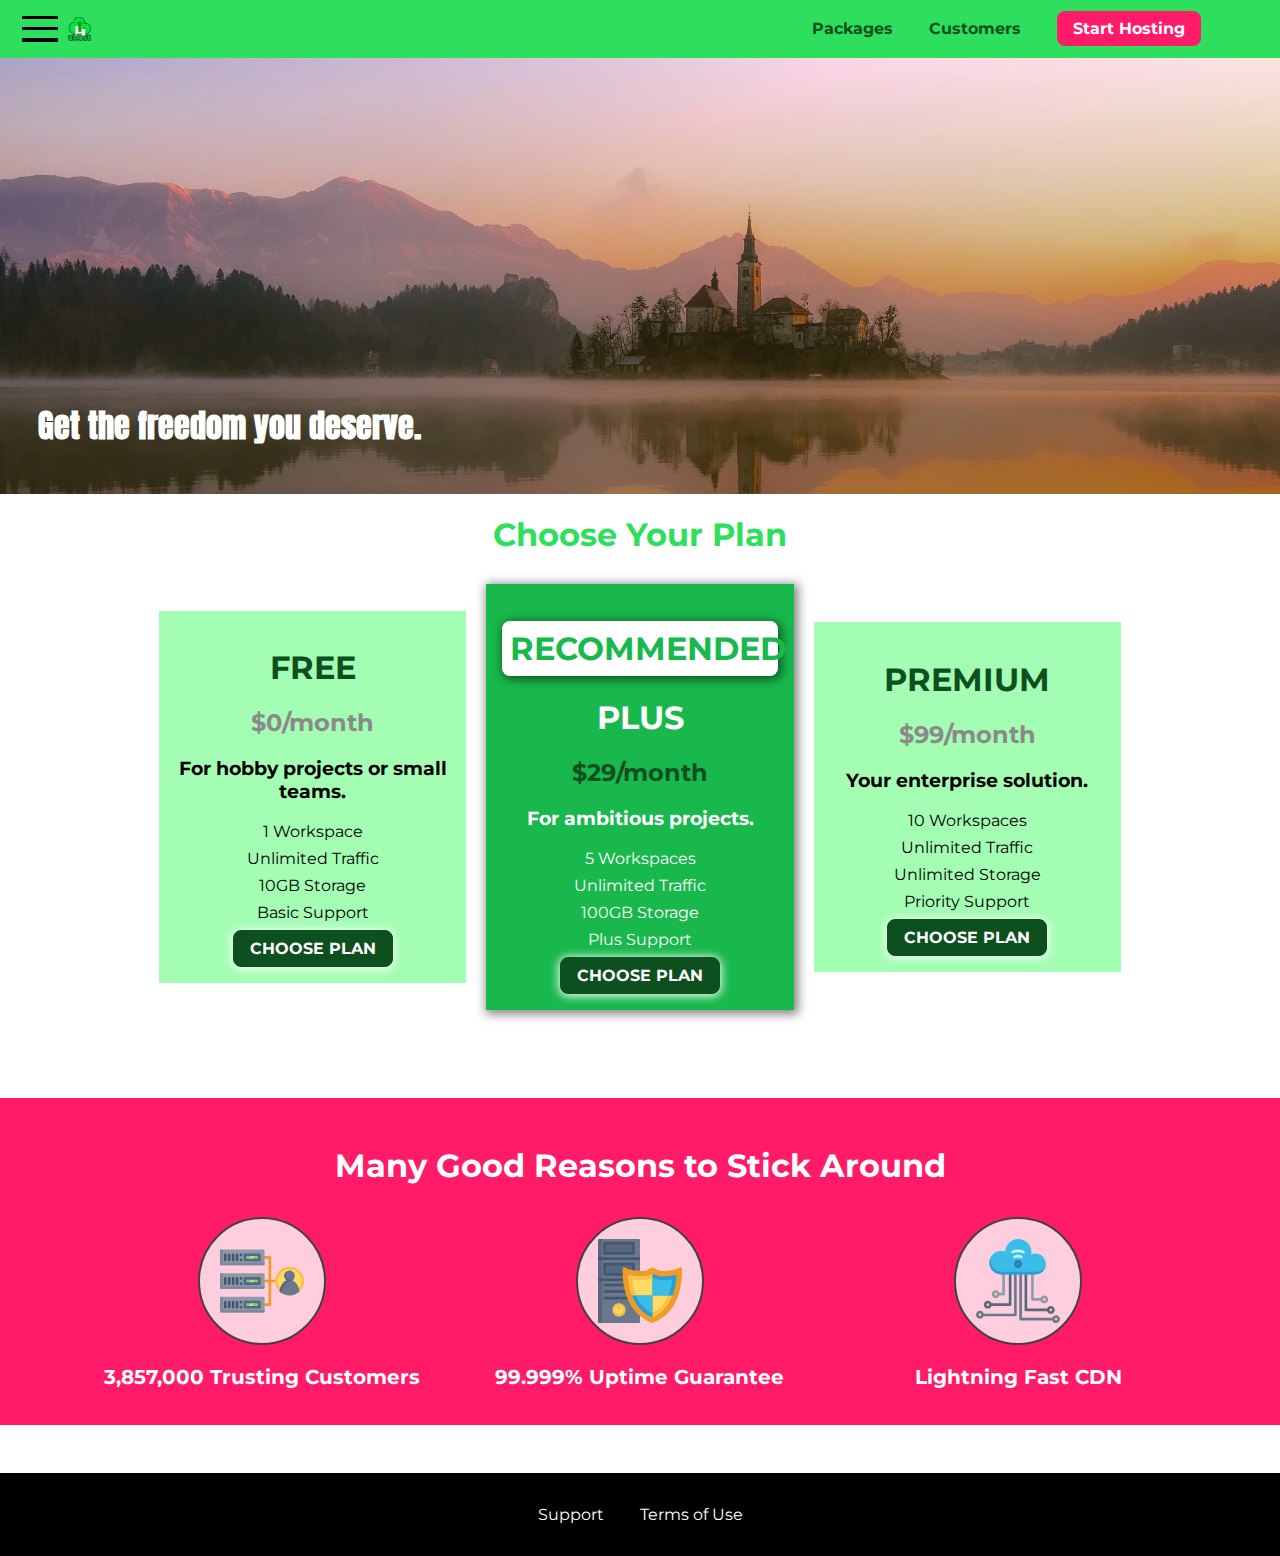
==== commit b58ddcdb: "Hamburger menu, mobile navigation" ====
--- a/index.html
+++ b/index.html
@@ -22,6 +22,11 @@
   </div>
     <header class="main-header">
       <div>
+        <button class="toggle-button">
+          <span class="toggle-button__bar"></span>
+          <span class="toggle-button__bar"></span>
+          <span class="toggle-button__bar"></span>
+        </button>
         <a href="index.html" class="main-header__brand">
           <img src="./images/uhost-icon.png" alt="uHost - Your favorite hosting compnay" />
         </a>
@@ -40,6 +45,19 @@
         </ul>
       </nav>
     </header>
+    <nav class="mobile-nav">
+      <ul class="mobile-nav__items">
+          <li class="mobile-nav__item">
+              <a href="packages/index.html">Packages</a>
+          </li>
+          <li class="mobile-nav__item">
+              <a href="customers/index.html">Customers</a>
+          </li>
+          <li class="mobile-nav__item mobile-nav__item--cta">
+              <a href="start-hosting/index.html">Start Hosting</a>
+          </li>
+      </ul>
+  </nav>
     <main>
       <section id="product-overview">
         <h1>Get the freedom you deserve.</h1>
--- a/shared.css
+++ b/shared.css
@@ -28,6 +28,26 @@
   display: inline-block;
   vertical-align: middle;
 }
+.toggle-button {
+  width: 3rem;
+  background: transparent;
+  border: none;
+  cursor: pointer;
+  padding-top: 0;
+  padding-bottom: 0;
+  vertical-align: middle;
+}
+.toggle-button:focus {
+  outline: none;
+}
+.toggle-button__bar {
+  width: 100%;
+  height: 0.2rem;
+  background: black;
+  display: block;
+  margin: 0.5rem 0;
+}
+
 .main-header__brand {
   color: #0e4f1f;
   text-decoration: none;
@@ -35,6 +55,7 @@
   font-size: 1.5rem;
   height: 1.5rem;
   display: inline-block;
+  vertical-align: middle;
 }
 .main-header__brand img {
   height: 100%;
@@ -42,7 +63,7 @@
 .main-nav {
   display: inline-block;
   text-align: right;
-  width: calc(100% - 78px);
+  width: calc(100% - 126px);
   vertical-align: middle;
 }
 .main-nav__items {
@@ -54,7 +75,8 @@
   display: inline-block;
   margin: 0 1rem;
 }
-.main-nav__item a {
+.main-nav__item a,
+.mobile-nav__item a {
   color: #0e4f1f;
   text-decoration: none;
   font-weight: bold;
@@ -65,17 +87,47 @@
   color: white;
   border-bottom: white solid 3px;
 }
-.main-nav__item--cta a {
+.main-nav__item--cta a,
+.mobile-nav__item--cta a {
   color: white;
   background: #ff1b68;
   padding: 0.5rem 1rem;
   border-radius: 8px;
 }
 .main-nav__item--cta a:hover,
-.main-nav__item--cta a:active {
+.main-nav__item--cta a:active,
+.mobile-nav__item--cta a:hover,
+.mobile-nav__item--cta a:active {
   background: white;
   color: #ff1b68;
   border: none;
+}
+.mobile-nav {
+  display: none;
+  position: fixed;
+  z-index: 101;
+  top: 0;
+  left: 0;
+  background: white;
+  width: 80%;
+  height: 100vh;
+}
+
+.mobile-nav__items {
+  width: 90%;
+  height: 100%;
+  list-style: none;
+  margin: 10% auto;
+  padding: 0;
+  text-align: center;
+}
+
+.mobile-nav__item {
+  margin: 1rem 0;
+}
+
+.mobile-nav__item a {
+  font-size: 1.5rem;
 }
 .main-footer {
   background: black;
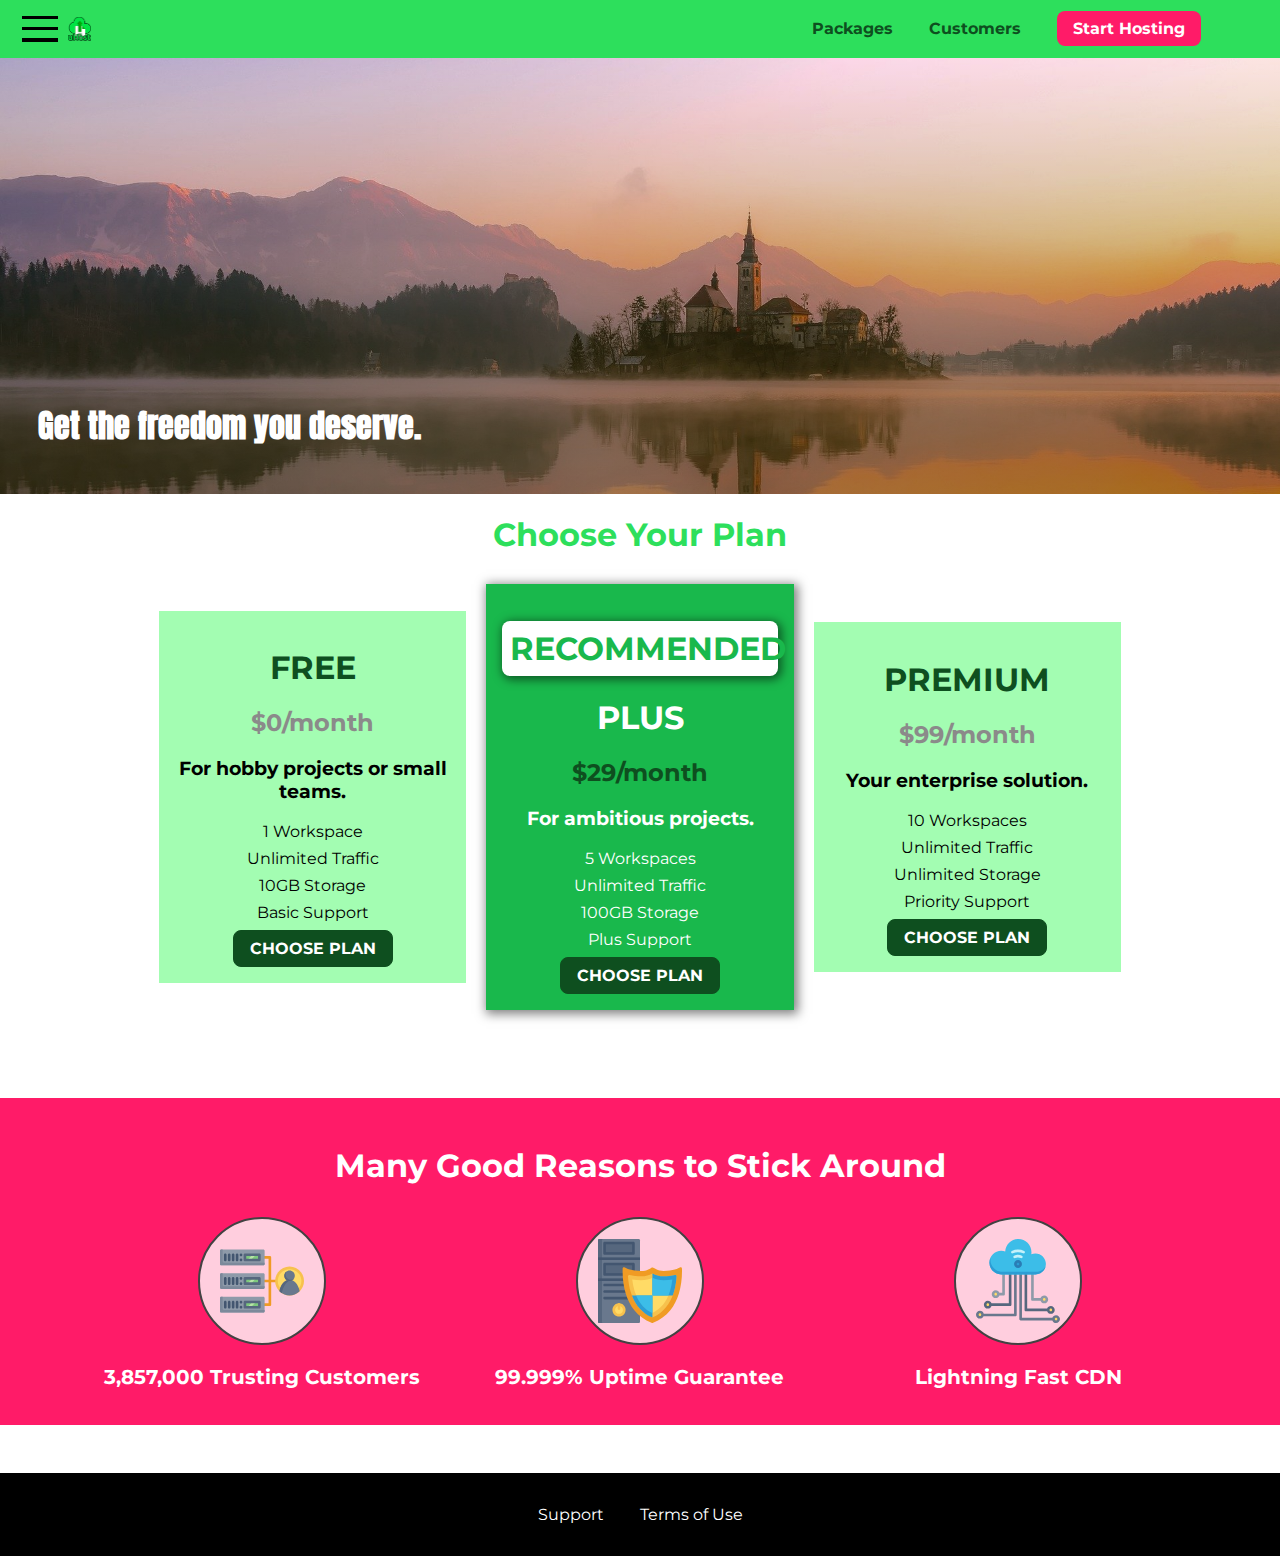
==== commit 8c0e92b5: "toggle button for packages & customers page" ====
--- a/index.html
+++ b/index.html
@@ -16,10 +16,10 @@
     <div class="modal">
       <h1 class="modal__title">Do you want to continue?</h1>
       <div class="modal__actions">
-          <a href="start-hosting/index.html" class="modal__action">Yes!</a>
-          <button class="modal__action modal__action--negative" type="button">No!</button>
+        <a href="start-hosting/index.html" class="modal__action">Yes!</a>
+        <button class="modal__action modal__action--negative" type="button">No!</button>
       </div>
-  </div>
+    </div>
     <header class="main-header">
       <div>
         <button class="toggle-button">
@@ -47,17 +47,17 @@
     </header>
     <nav class="mobile-nav">
       <ul class="mobile-nav__items">
-          <li class="mobile-nav__item">
-              <a href="packages/index.html">Packages</a>
-          </li>
-          <li class="mobile-nav__item">
-              <a href="customers/index.html">Customers</a>
-          </li>
-          <li class="mobile-nav__item mobile-nav__item--cta">
-              <a href="start-hosting/index.html">Start Hosting</a>
-          </li>
+        <li class="mobile-nav__item">
+          <a href="packages/index.html">Packages</a>
+        </li>
+        <li class="mobile-nav__item">
+          <a href="customers/index.html">Customers</a>
+        </li>
+        <li class="mobile-nav__item mobile-nav__item--cta">
+          <a href="start-hosting/index.html">Start Hosting</a>
+        </li>
       </ul>
-  </nav>
+    </nav>
     <main>
       <section id="product-overview">
         <h1>Get the freedom you deserve.</h1>
--- a/shared.css
+++ b/shared.css
@@ -161,7 +161,6 @@
   border-radius: 8px;
   font-weight: bold;
   cursor: pointer;
-  box-shadow: 0px 1px 10px 1px white;
 }
 .button:hover,
 .button:active {
@@ -172,3 +171,6 @@
 .button:focus {
   outline: none;
 }
+.open {
+  display: block !important;
+}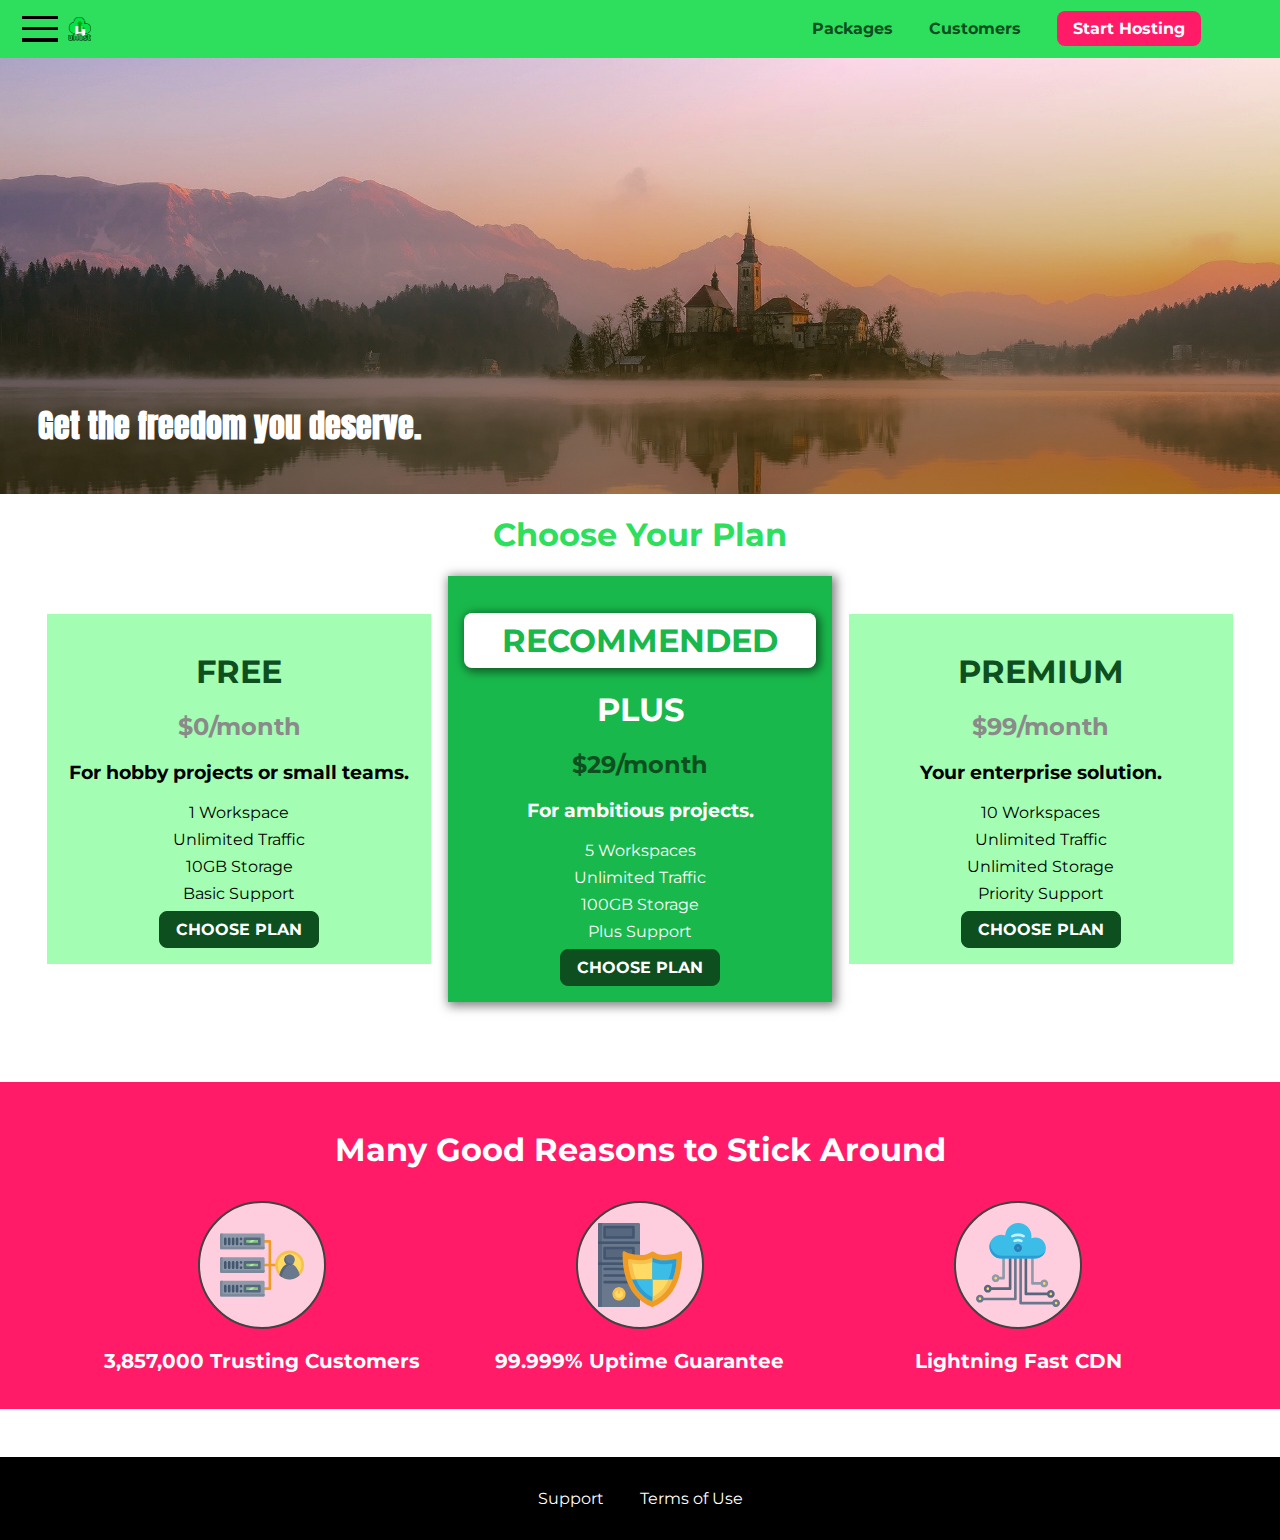
==== commit a1e9695c: "Responsive: Background & Plans" ====
--- a/index.html
+++ b/index.html
@@ -3,6 +3,7 @@
   <head>
     <meta charset="UTF-8" />
     <meta http-equiv="X-UA-Compatible" content="ie=edge" />
+    <meta name="viewport" content="width=device-width, initial-scale=1.0 />
     <title>uHost</title>
     <link rel="shortcut icon" href="./images/favicon.png" />
     <link href="https://fonts.googleapis.com/css2?family=Anton&display=swap" rel="stylesheet" />
--- a/main.css
+++ b/main.css
@@ -1,6 +1,6 @@
 #product-overview {
   background: linear-gradient(to top, rgba(80, 68, 18, 0.5) 10%, transparent),
-    url('images/sunshine.jpg') left 0% bottom 70% / cover no-repeat border-box, #ff1b68;
+    url('images/sunshine.jpg') center / cover no-repeat border-box, #ff1b68;
   /* background-position: left 0% bottom 60%;
   background-size: cover; */
   /* background-repeat: no-repeat; */
@@ -9,7 +9,7 @@
   /* background: linear-gradient(30deg, red 30%,blue, transparent); */
   /* background-image: radial-gradient(circle at top left, red,green, blue); */
   width: 100vw;
-  height: 50vh;
+  height: 35vh;
   margin-top: 2.75rem;
   position: relative;
 }
@@ -19,25 +19,35 @@
   position: absolute;
   bottom: 5%;
   left: 3%;
+  font-size: 1.2rem;
+}
+@media (min-width: 42rem) {
+  #product-overview {
+    height: 50vh;
+    background-position: 50% 30%;
+  }
+  #product-overview h1 {
+    font-size: 2rem;
+  }
+}
+.section-title {
+  color: #2ddf5c;
+  text-align: center;
 }
 .div__plan-list {
-  width: 80%;
-  margin: auto;
+  width: 100%;
   text-align: center;
 }
 .plan {
   background: #a3fdb2;
   text-align: center;
   padding: 1rem;
-  margin: 0.5rem;
-  display: inline-block;
-  width: 30%;
-  vertical-align: middle;
+  margin: 1rem 0;
+  width: 100%;
 }
 .plan--highlighted {
   background: #19b84c;
   color: white;
-  box-shadow: 2px 2px 10px 2px rgba(0, 0, 0, 0.5);
 }
 .plan__annotation {
   background: white;
@@ -66,9 +76,22 @@
 .plan ul li {
   margin: 0.5rem 0;
 }
-.section-title {
-  color: #2ddf5c;
-  text-align: center;
+@media (min-width:42rem){
+  .div__plan-list {
+    width: 100%;
+    margin: auto;
+  }
+  .plan {
+    display: inline-block;
+    width: 30%;
+    vertical-align: middle;
+    margin: 0 0.4rem;
+    min-width: 13rem;
+    max-width: 25rem;
+  }
+  .plan--highlighted {
+    box-shadow: 2px 2px 10px 2px rgba(0, 0, 0, 0.5);
+  }
 }
 /* h1 {
   font-family: sans-serif;
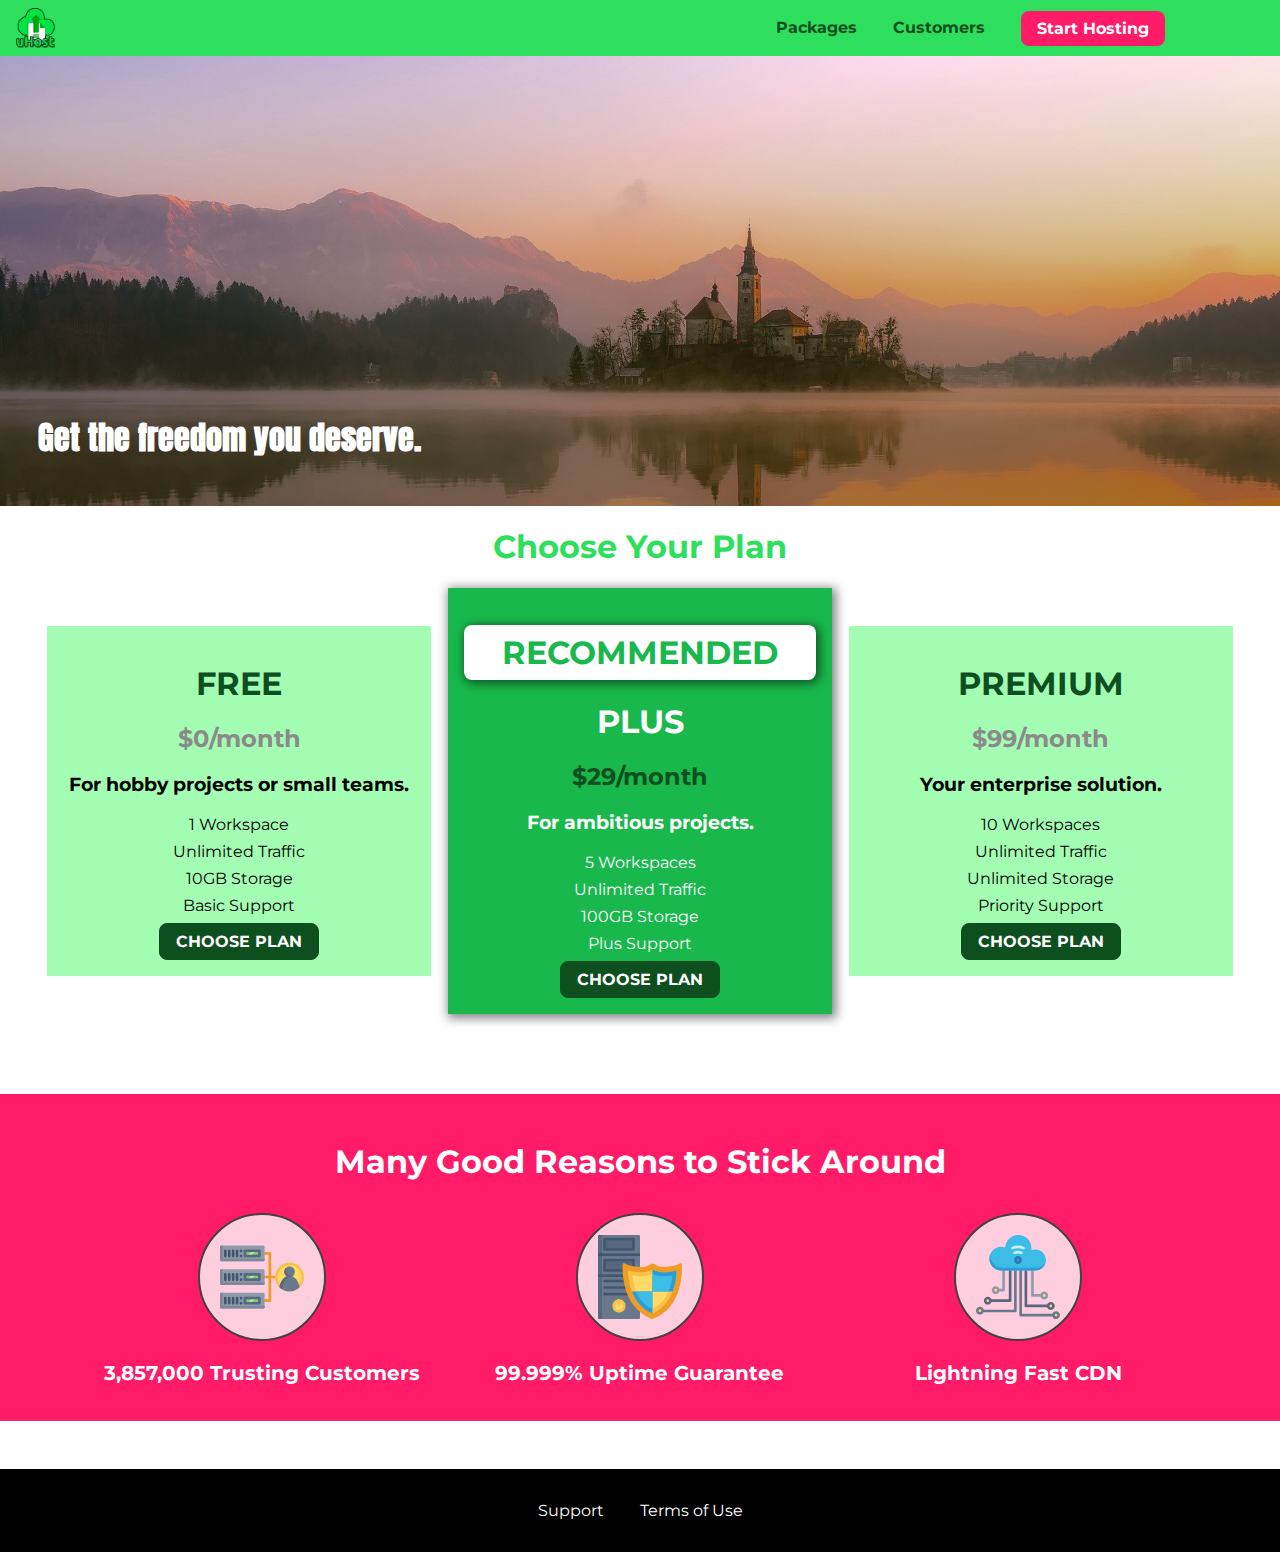
==== commit d1106348: "using webfont in css with @import" ====
--- a/index.html
+++ b/index.html
@@ -7,7 +7,6 @@
     <title>uHost</title>
     <link rel="shortcut icon" href="./images/favicon.png" />
     <link href="https://fonts.googleapis.com/css2?family=Anton&display=swap" rel="stylesheet" />
-    <link href="https://fonts.googleapis.com/css2?family=Montserrat:wght@500&display=swap" rel="stylesheet" />
     <link rel="stylesheet" href="shared.css" />
     <link rel="stylesheet" href="main.css" />
   </head>
--- a/shared.css
+++ b/shared.css
@@ -1,9 +1,15 @@
+@import url('https://fonts.googleapis.com/css2?family=Roboto&display=swap');
+@import url('https://fonts.googleapis.com/css2?family=Montserrat:wght@500&display=swap');
 * {
   box-sizing: border-box;
 }
 body {
   font-family: 'Montserrat', sans-serif;
   margin: 0;
+}
+main {
+  min-height: calc(100vh - 3.5rem - 8.2rem);
+  margin-top: 3.5rem;
 }
 .backdrop {
   position: fixed;
@@ -29,13 +35,14 @@
   vertical-align: middle;
 }
 .toggle-button {
-  width: 3rem;
+  display: none;
+  /* width: 3rem;
   background: transparent;
   border: none;
   cursor: pointer;
   padding-top: 0;
   padding-bottom: 0;
-  vertical-align: middle;
+  vertical-align: middle; */
 }
 .toggle-button:focus {
   outline: none;
@@ -52,8 +59,7 @@
   color: #0e4f1f;
   text-decoration: none;
   font-weight: bold;
-  font-size: 1.5rem;
-  height: 1.5rem;
+  height: 2.5rem;
   display: inline-block;
   vertical-align: middle;
 }
@@ -171,6 +177,27 @@
 .button:focus {
   outline: none;
 }
+.button[disabled] {
+  cursor: not-allowed;
+  background: #ccc;
+  border-color: #868686;
+  color: #868686;
+}
 .open {
   display: block !important;
-}+}
+@media (max-width: 40rem) {
+  .main-nav {
+    display: none;
+  }
+  .toggle-button {
+    display: inline;
+    width: 3rem;
+    background: transparent;
+    border: none;
+    cursor: pointer;
+    padding-top: 0;
+    padding-bottom: 0;
+    vertical-align: middle;
+  }
+}
--- a/main.css
+++ b/main.css
@@ -10,7 +10,6 @@
   /* background-image: radial-gradient(circle at top left, red,green, blue); */
   width: 100vw;
   height: 35vh;
-  margin-top: 2.75rem;
   position: relative;
 }
 #product-overview h1 {
@@ -76,7 +75,7 @@
 .plan ul li {
   margin: 0.5rem 0;
 }
-@media (min-width:42rem){
+@media (min-width: 42rem) {
   .div__plan-list {
     width: 100%;
     margin: auto;
@@ -159,11 +158,6 @@
   padding: 0;
   text-align: center;
 }
-.key-feature {
-  display: inline-block;
-  width: 30%;
-  vertical-align: top;
-}
 .key-feature__image {
   background: #ffcede;
   width: 8rem;
@@ -179,3 +173,11 @@
   font-weight: bold;
   font-size: 1.25rem;
 }
+@media (min-width: 42rem) {
+  .key-feature {
+    display: inline-block;
+    width: 30%;
+    max-width: 25rem;
+    vertical-align: top;
+  }
+}
